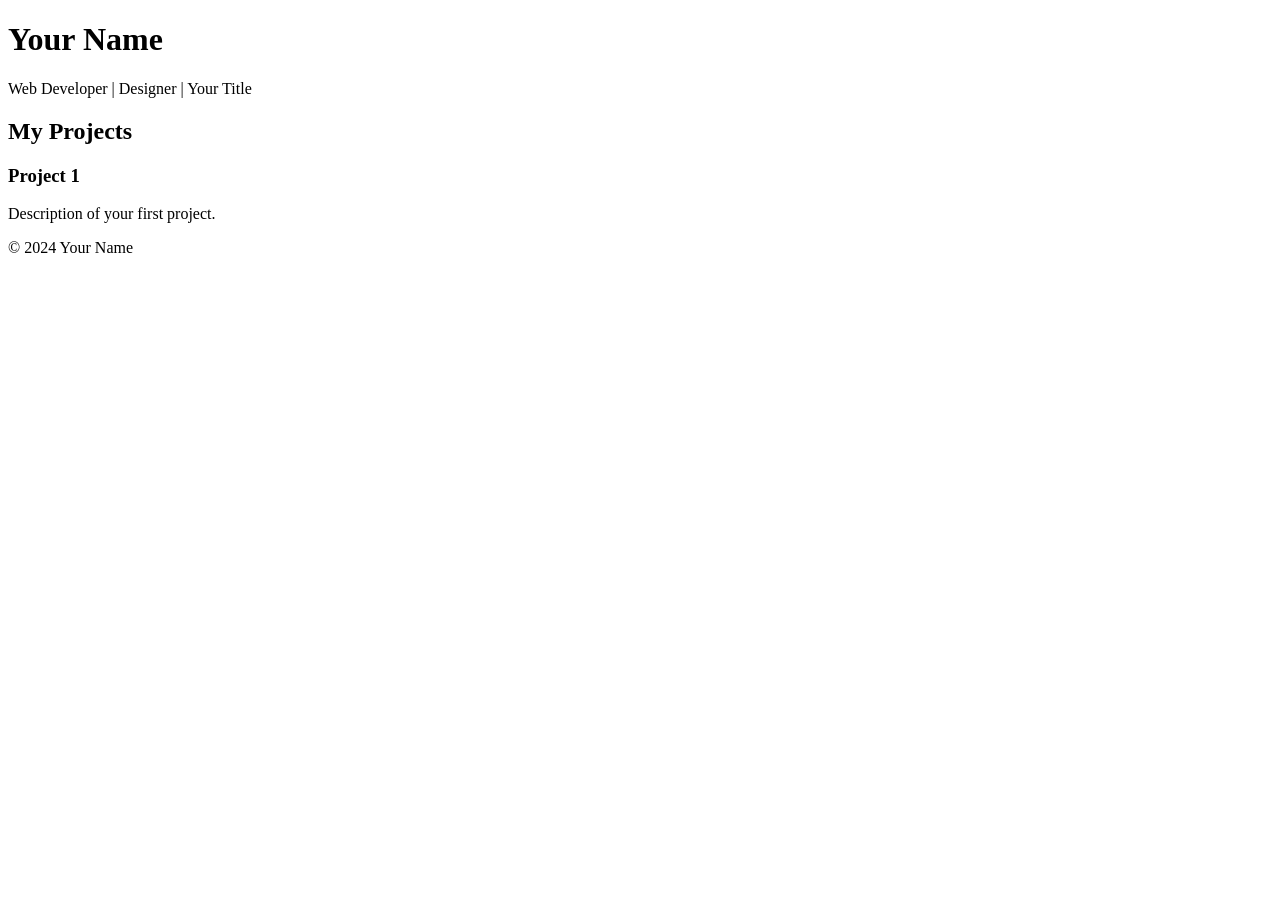
==== index.html @ c30c6b0d "Initial commit: Portfolio website" ====
<!-- index.html -->
<!DOCTYPE html>
<html lang="en">
<head>
    <meta charset="UTF-8">
    <meta name="viewport" content="width=device-width, initial-scale=1.0">
    <title>Your Name - Portfolio</title>
    <link rel="stylesheet" href="style.css">
</head>
<body>
    <header>
        <h1>Your Name</h1>
        <p>Web Developer | Designer | Your Title</p>
    </header>
    
    <section id="projects">
        <h2>My Projects</h2>
        <div class="project-card">
            <h3>Project 1</h3>
            <p>Description of your first project.</p>
        </div>
        <!-- Add more projects -->
    </section>
    
    <footer>
        <p>© 2024 Your Name</p>
    </footer>
</body>
</html>
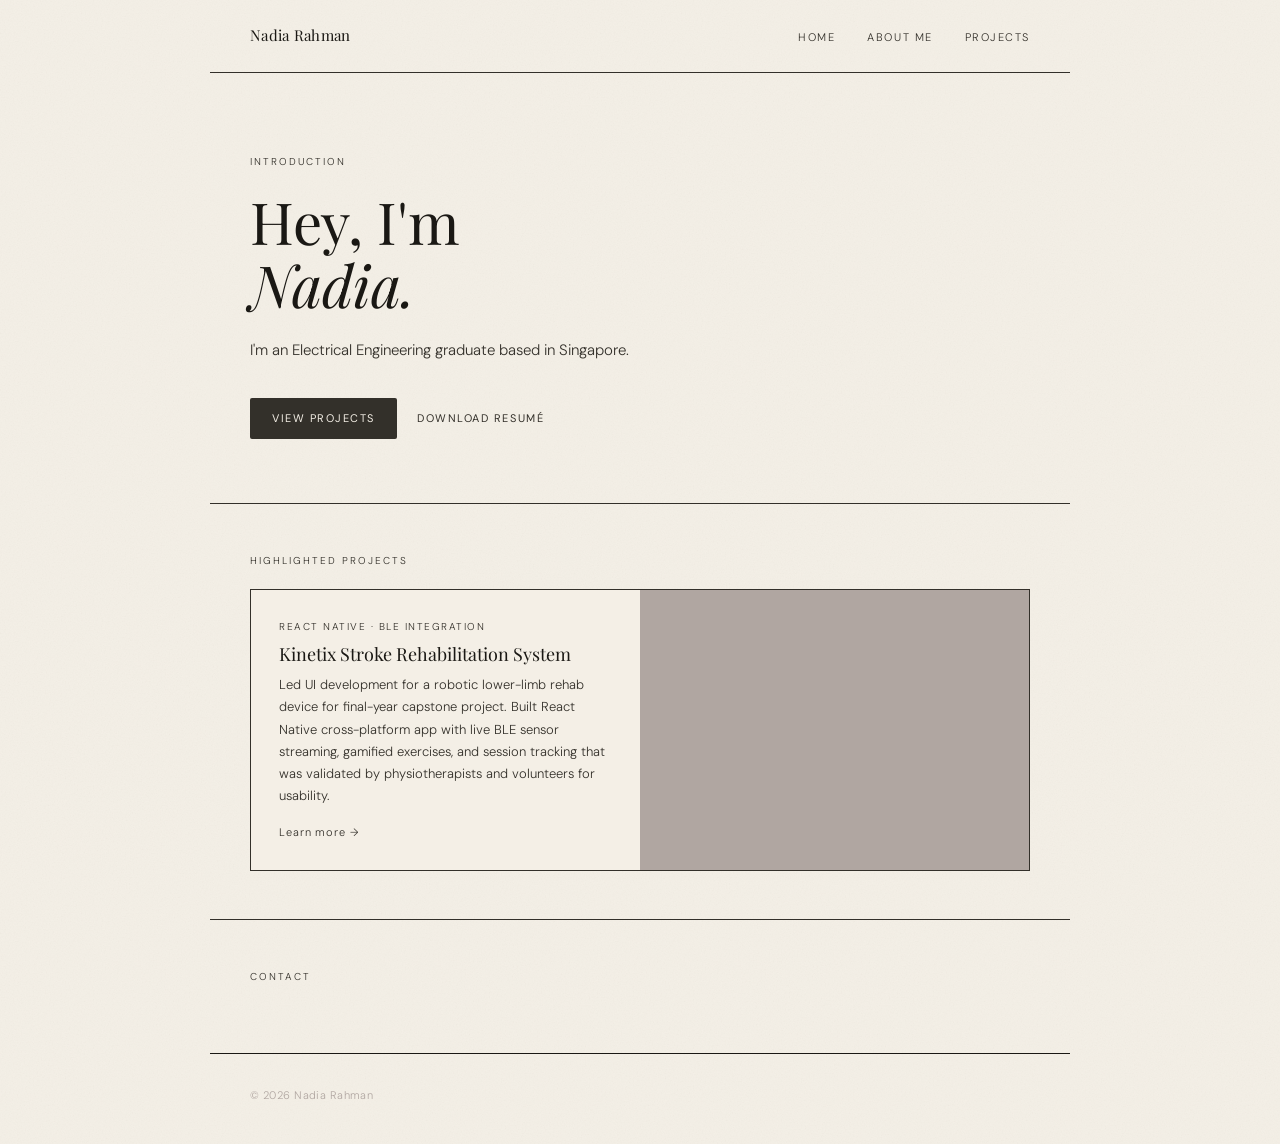
==== commit e1e18ef9: "Add landing page structure" ====
--- a/index.html
+++ b/index.html
@@ -1,29 +1,71 @@
-<!-- index.html -->
 <!DOCTYPE html>
 <html lang="en">
+
 <head>
     <meta charset="UTF-8">
     <meta name="viewport" content="width=device-width, initial-scale=1.0">
-    <title>Your Name - Portfolio</title>
+    <title>Nadia Rahman Personal Website</title>
+    <link rel="preconnect" href="https://fonts.googleapis.com" />
+    <link rel="preconnect" href="https://fonts.gstatic.com" crossorigin />
+    <link href="https://fonts.googleapis.com/css2?family=Playfair+Display:ital,wght@0,400;0,500;1,400&family=DM+Sans:opsz,wght@9..40,300;9..40,400&display=swap" rel="stylesheet" />
     <link rel="stylesheet" href="style.css">
 </head>
+
 <body>
-    <header>
-        <h1>Your Name</h1>
-        <p>Web Developer | Designer | Your Title</p>
-    </header>
-    
-    <section id="projects">
-        <h2>My Projects</h2>
-        <div class="project-card">
-            <h3>Project 1</h3>
-            <p>Description of your first project.</p>
-        </div>
-        <!-- Add more projects -->
-    </section>
-    
-    <footer>
-        <p>© 2024 Your Name</p>
-    </footer>
+<nav class = "nav">
+    <a href = "/" class = "nav-name" >Nadia Rahman</a>
+    <ul class = "nav-links">
+        <li><a href="index.html">Home</a></li>
+        <li><a href="aboutme.html">About Me</a></li>
+        <li><a href="projects.html">Projects</a></li>
+    </ul>
+</nav>
+</html>
+
+
+<section class = "hero">
+    <p class = "label"> Introduction</p>
+    <h1 class = "hero-heading">Hey, I'm<br><em>Nadia.</em></h1>
+    <p class="hero-bio">
+        I'm an Electrical Engineering graduate based in Singapore. 
+      </p>
+    <div class = "hero-actions">
+        <a href="projects.html" class="btn-primary">View Projects</a>
+        <a href="education.html" class="btn-ghost">Download Resumé </a>
+</section>
+
+<hr class = "divider">
+
+<section class = "section">
+    <p class = "label">Highlighted Projects</p>
+
+    <div class = "work-grid">
+ 
+        <article class="work-card">
+            <span class="work-tag">React Native · BLE Integration</span>
+            <h2 class="work-title">Kinetix Stroke Rehabilitation System</h2>
+            <p class="work-desc">
+              Led UI development for a robotic lower-limb rehab device for final-year capstone project. 
+              Built React Native cross-platform app with live BLE sensor streaming, gamified
+              exercises, and session tracking that was validated by physiotherapists and volunteers
+              for usability.
+            </p>
+            <a href="https://cde4301-kinetix.github.io/kinetix-final/index.html" class="work-link">Learn more →</a>
+          </article>
+    </div>
+</section>
+
+<hr class = "divider">
+
+<section class = "section">
+    <p class = "label">Contact</p>
+  
+</section>
+
+
+<footer class="footer">
+    <span>© 2026 Nadia Rahman</span>
+  </footer>
+  <script src="script.js"></script>
 </body>
-</html>+
--- a/style.css
+++ b/style.css
@@ -0,0 +1,218 @@
+*, *::before, *::after { box-sizing: border-box; margin: 0; padding: 0; }
+
+:root {
+    --background-colour: #F4EFE6;
+    --text-colour: #1a1814;
+    --text-mute-colour: #33302a;
+    --faded-colour: #b0a6a1;
+    --font-family: 'DM Sans', sans-serif;
+
+    --serif:       'Playfair Display', Georgia, serif;
+    --sans:        'DM Sans', system-ui, sans-serif;
+
+    --max-width:   860px;
+    --pad-x:       2.5rem;
+    --pad-x-mob:   1.25rem;
+}
+
+html {scroll-behavior: smooth;}
+
+body {
+    background-color: var(--background-colour);
+    background-image: url("data:image/svg+xml,%3Csvg xmlns='http://www.w3.org/2000/svg' width='300' height='300'%3E%3Cfilter id='n'%3E%3CfeTurbulence type='fractalNoise' baseFrequency='0.75' numOctaves='4' stitchTiles='stitch'/%3E%3CfeColorMatrix type='saturate' values='0'/%3E%3C/filter%3E%3Crect width='300' height='300' filter='url(%23n)' opacity='0.07'/%3E%3C/svg%3E");
+    color: var(--text-colour);
+    font-family: var(--sans);
+    font-weight: 300;
+    font-size: 16px;
+    line-height: 1.7;
+    -webkit-font-smoothing: antialiased;
+}
+
+a { color: inherit; text-decoration: none; }
+ul { list-style: none; }
+
+.section,
+.hero,
+.nav,
+.footer {
+    max-width: var(--max-width);
+    margin: 0 auto;
+    padding: 0 var(--pad-x);
+}
+.divider {
+    border: none;
+    border-top: 0.5px solid var(--text-mute-colour);
+    margin: 0 auto;
+    max-width: var(--max-width);
+}
+
+
+/* Typography */
+
+.label {
+    font-size: 10px;
+    letter-spacing: 0.2em;
+    text-transform: uppercase;
+    color: var(--text-mute-colour);
+    margin-bottom: 1.25rem;
+}
+
+/* Navigation */
+
+.nav {
+    display: flex;
+    justify-content: space-between;
+    align-items: center;
+    padding-top: 1.4rem;
+    padding-bottom: 1.4rem;
+    border-bottom: 0.5px solid var(--text-mute-colour);
+}
+
+.nav-name {
+    font-family: var(--serif);
+    font-size: 15px;
+    font-weight: 400;
+    letter-spacing: 0.02em;
+  }
+
+.nav-links {
+    display: flex;
+    gap: 2rem;
+  }
+   
+.nav-links a {
+    font-size: 11px;
+    letter-spacing: 0.14em;
+    text-transform: uppercase;
+    color: var(--text-mute-colour);
+    transition: color 0.2s;
+  }
+
+  .nav-links a:hover { color: var(--text-colour); }
+
+.hero {
+    padding-top: 5rem;
+    padding-bottom: 4rem;
+  }
+
+  .hero-heading {
+    font-family: var(--serif);
+    font-size: clamp(38px, 6vw, 58px);
+    font-weight: 400;
+    line-height: 1.08;
+    margin-bottom: 1.4rem;
+  }
+
+.hero-heading em { font-style: italic; }
+ 
+.hero-bio {
+  font-size: 15px;
+  color: var(--text-mute-colour);
+  max-width: 420px;
+  margin-bottom: 2.2rem;
+}
+ 
+.hero-actions { display: flex; gap: 1.25rem; align-items: center; }
+
+/* Buttons */
+
+.btn-primary {
+    display: inline-block;
+    font-family: var(--sans);
+    font-size: 11px;
+    font-weight: 400;
+    letter-spacing: 0.14em;
+    text-transform: uppercase;
+    background: var(--text-mute-colour);
+    color: var(--background-colour);
+    padding: 11px 22px;
+    border-radius: 2px;
+    transition: opacity 0.2s;
+  }
+  .btn-primary:hover { opacity: 0.8; }
+   
+  .btn-ghost {
+    display: inline-block;
+    font-family: var(--sans);
+    font-size: 11px;
+    font-weight: 400;
+    letter-spacing: 0.14em;
+    text-transform: uppercase;
+    color: var(--text-mute-colour);
+    transition: color 0.2s;
+  }
+  .btn-ghost:hover { color: var(--text-mute-colour); }
+
+  .section { padding-top: 3rem; padding-bottom: 3rem; }
+
+  .work-grid {
+    display: grid;
+    grid-template-columns: 1fr 1fr;
+    gap: 1px;
+    background: var(--faded-colour); 
+    border: 0.5px solid var(--text-mute-colour);
+  }
+   
+  .work-card {
+    background: var(--background-colour);
+    padding: 1.75rem;
+    display: flex;
+    flex-direction: column;
+    gap: 0.5rem;
+    transition: background 0.2s;
+  }
+  .work-card:hover { background: rgba(26, 24, 20, 0.03); }
+   
+  .work-tag {
+    font-size: 10px;
+    letter-spacing: 0.15em;
+    text-transform: uppercase;
+    color: var(--text-mute-colour);
+  }
+   
+  .work-title {
+    font-family: var(--serif);
+    font-size: 18px;
+    font-weight: 400;
+    line-height: 1.3;
+  }
+
+  .work-desc {
+    font-size: 13px;
+    color: var(--text-mute-colour);
+    line-height: 1.7;
+    flex: 1;
+  }
+   
+  .work-link {
+    font-size: 11px;
+    letter-spacing: 0.08em;
+    color: var(--text-mute-colour);
+    margin-top: 0.5rem;
+    transition: color 0.2s;
+  }
+  .work-card:hover .work-link { color: var(--text-mute-colour); }
+
+  /* media */
+
+  @media (max-width: 640px) {
+    :root {
+      --pad-x: var(--pad-x-mob);
+    }
+   
+    .nav-links { gap: 1.25rem; }
+   
+    .work-grid { grid-template-columns: 1fr; }
+    .footer { flex-direction: column; gap: 0.5rem; }
+  }
+
+  .footer {
+    padding-top: 2rem;
+    padding-bottom: 2.5rem;
+    border-top: 0.5px solid var(--text-colour);
+    display: flex;
+    justify-content: space-between;
+    font-size: 11px;
+    color: var(--faded-colour);
+    letter-spacing: 0.04em;
+  }
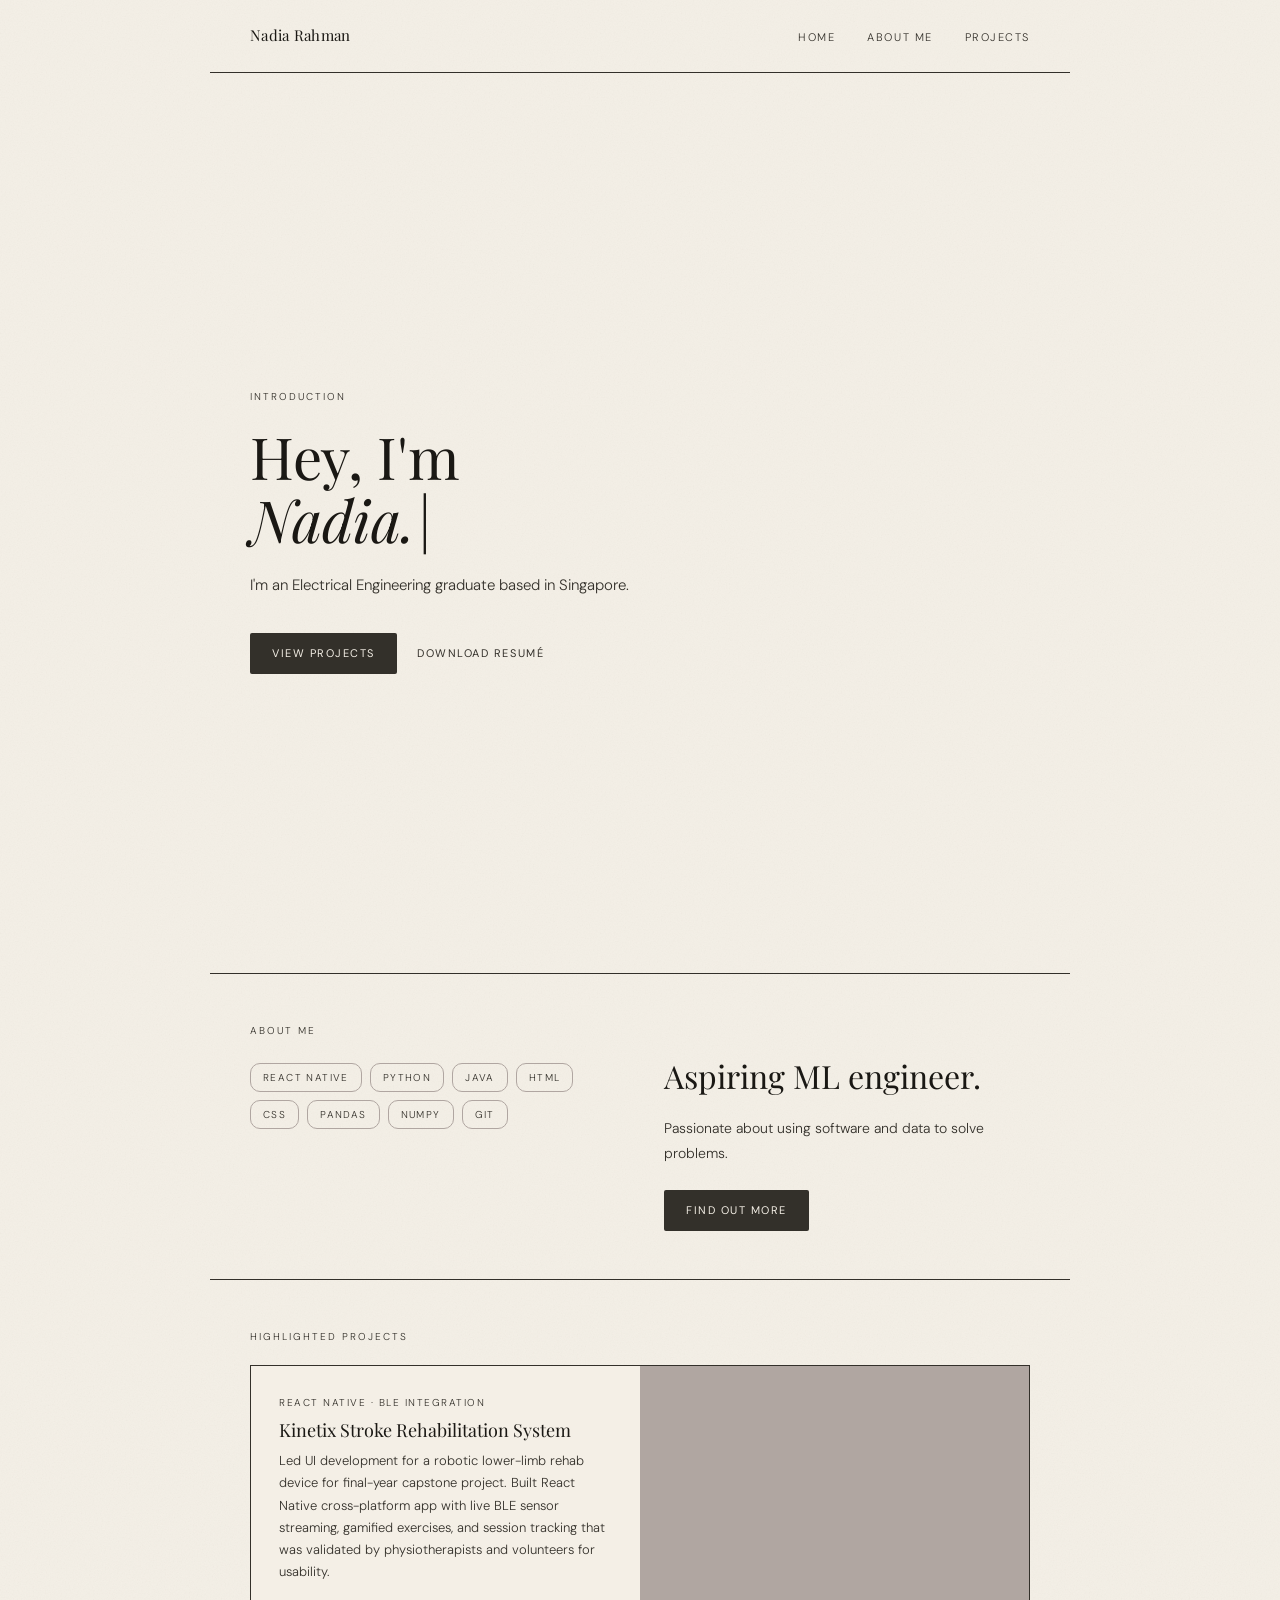
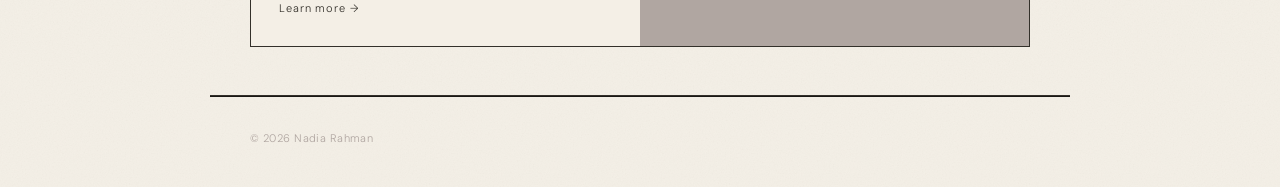
==== commit d632f4db: "Add timeline, project structure and content" ====
--- a/index.html
+++ b/index.html
@@ -25,13 +25,41 @@
 
 <section class = "hero">
     <p class = "label"> Introduction</p>
-    <h1 class = "hero-heading">Hey, I'm<br><em>Nadia.</em></h1>
+    <h1 class = "hero-heading">Hey, I'm<br><em id = "typewriter"></em></h1>
     <p class="hero-bio">
         I'm an Electrical Engineering graduate based in Singapore. 
       </p>
     <div class = "hero-actions">
         <a href="projects.html" class="btn-primary">View Projects</a>
         <a href="education.html" class="btn-ghost">Download Resumé </a>
+</section>
+
+<hr class = "divider">
+
+<section class = "section">
+    <p class = "label">ABOUT ME</p>
+    <div class = "about-me">
+        <div class="skills-list">
+            <span class="skill-tag">React Native</span>
+            <span class="skill-tag">Python</span>
+            <span class="skill-tag">Java</span>
+            <span class="skill-tag">HTML</span>
+            <span class="skill-tag">CSS</span>
+            <span class="skill-tag">Pandas</span>
+            <span class="skill-tag">Numpy</span>
+            <span class="skill-tag">Git</span>
+        </div>
+        <div>
+            <h1>
+                Aspiring ML engineer.
+            </h1>
+            <p>
+                Passionate about using software and data to solve problems.            </p>
+
+            <a href="projects.html" class="btn-primary">Find out more</a>
+      
+        </div>
+        
 </section>
 
 <hr class = "divider">
@@ -55,13 +83,8 @@
     </div>
 </section>
 
+
 <hr class = "divider">
-
-<section class = "section">
-    <p class = "label">Contact</p>
-  
-</section>
-
 
 <footer class="footer">
     <span>© 2026 Nadia Rahman</span>
--- a/style.css
+++ b/style.css
@@ -92,7 +92,11 @@
 
 .hero {
     padding-top: 5rem;
+    min-height: 100vh;
     padding-bottom: 4rem;
+    display: flex;
+    flex-direction: column;
+    justify-content: center;
   }
 
   .hero-heading {
@@ -215,4 +219,128 @@
     font-size: 11px;
     color: var(--faded-colour);
     letter-spacing: 0.04em;
-  }+  }
+
+  .about-me {
+    display: grid;
+    grid-template-columns: 1fr 1fr;
+    gap: 3rem;
+    margin-top: 0.5rem;
+}
+
+.about-me p {
+    font-size: 14px;
+    color: var(--text-mute-colour);
+    line-height: 1.8;
+    padding-bottom: 1.5rem;
+}
+
+.about-me h1 {
+    font-family: var(--serif);
+    font-size: clamp(20px, 2.5vw, 32px);
+    font-weight: 400;
+    line-height: 1.08;
+    margin-bottom: 1.4rem;
+}
+
+#typewriter::after {
+    content: '|';
+    animation: blink 1s infinite;
+}
+
+@keyframes blink {
+    0%, 100% { opacity: 1; }
+    50% { opacity: 0; }
+}
+
+#typewriter.done::after {
+    display: none;
+}
+
+.skills-list {
+    display: flex;
+    flex-wrap: wrap;
+    gap: 0.5rem;
+    margin-top: 0.25rem;
+    align-items: flex-start;
+    align-content: flex-start;
+}
+
+.skill-tag {
+    font-size: 10px;
+    letter-spacing: 0.14em;
+    text-transform: uppercase;
+    color: var(--text-mute-colour);
+    border: 0.5px solid var(--faded-colour);
+    border-radius: 10px;
+    padding: 5px 12px;
+    transition: color 0.2s, border-color 0.2s, background 0.2s;
+}
+
+.skill-tag:hover {
+    background:var(--faded-colour);
+    border-color: var(--faded-colour);
+    color: var(--text-colour);
+}
+
+.timeline {
+    position: relative;
+    display: flex;
+    justify-content: space-between;
+    align-items: center;
+    height: 160px;
+    margin-top: 1rem;
+}
+
+.timeline-spine {
+    position: absolute;
+    left: 0; right: 0;
+    top: 50%;
+    height: 0.5px;
+    background: var(--faded-colour);
+}
+
+.timeline-item {
+    display: flex;
+    flex-direction: column;
+    align-items: center;
+    position: relative;
+    width: 100px;
+}
+
+.timeline-item:nth-child(odd) {
+    flex-direction: column-reverse;
+    transform: translateY(-45%);
+}
+
+.timeline-item:nth-child(even) {
+    flex-direction: column;
+    transform: translateY(47%);
+}
+
+.timeline-dot {
+    width: 8px;
+    height: 8px;
+    border-radius: 50%;
+    background: var(--text-mute-colour);
+    flex-shrink: 0;
+}
+.timeline-title {
+    font-family: var(--serif);
+    font-size: 14px;
+    font-weight: 400;
+    margin: 0.3rem 0 0.15rem;
+}
+
+.timeline-sub {
+    font-size: 11px;
+    color: var(--text-mute-colour);
+}
+
+.timeline-year {
+    font-size: 10px;
+    letter-spacing: 0.12em;
+    color: var(--faded-colour);
+    text-transform: uppercase;
+    margin: 0.3rem 0;
+}
